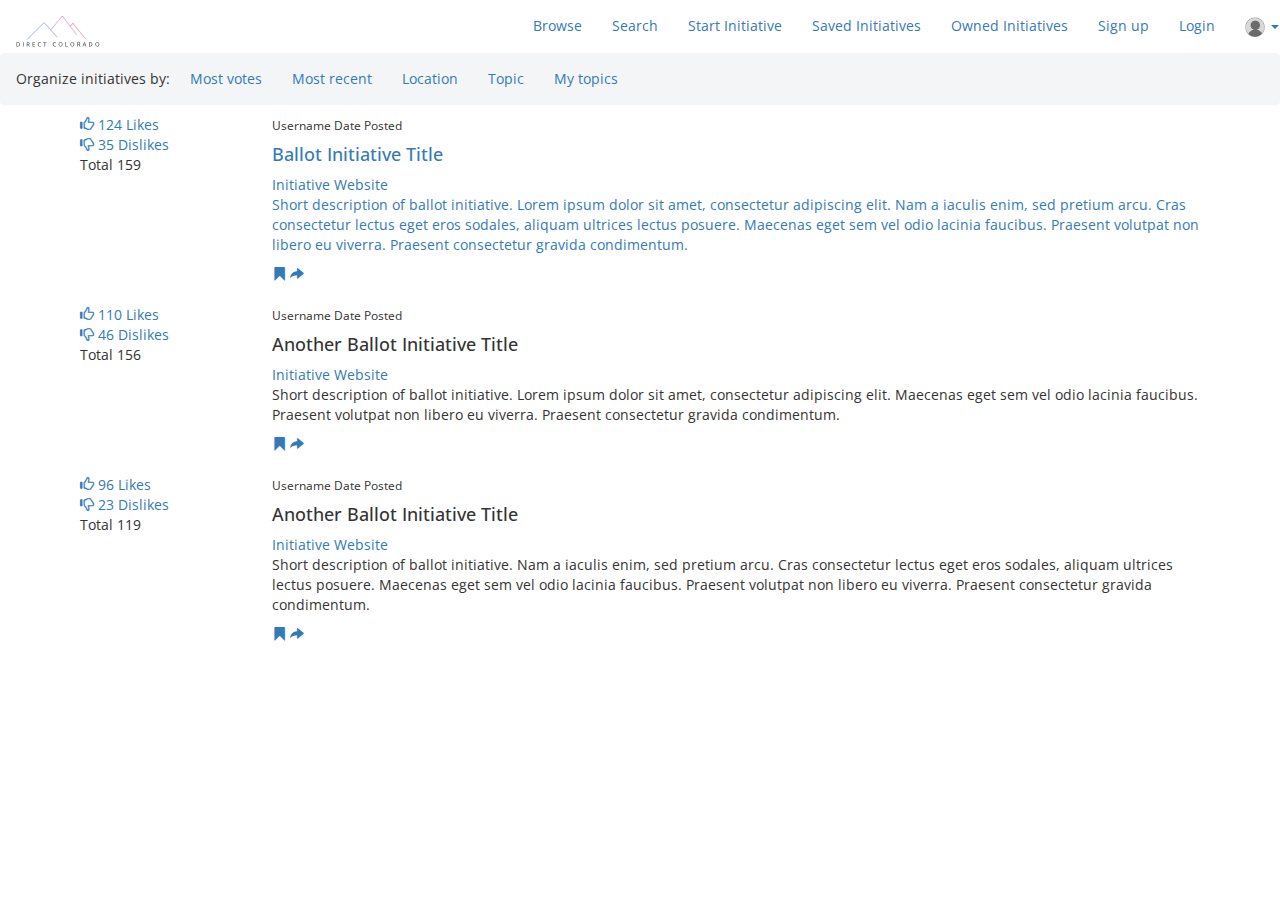
==== browse.html @ a72f6918 "Added login, signup frontend" ====
<!DOCTYPE html>
<html>
<head>
	<link href="https://fonts.googleapis.com/css?family=Open+Sans:300,400,600,700,800" rel="stylesheet">
	<meta charset="UTF-8">
	<meta name="viewport" content="width=device-width, initial-scale=1.0">
	<title>Direct Colorado</title>
	<link rel="shortcut icon" href="favicon.ico?" type="image">
	<link rel="stylesheet" href="http://maxcdn.bootstrapcdn.com/bootstrap/3.3.6/css/bootstrap.min.css">
	<link href="style.css" rel="stylesheet" type="text/css">
	<script src="https://ajax.googleapis.com/ajax/libs/jquery/1.12.0/jquery.min.js"></script>
	<script src="http://maxcdn.bootstrapcdn.com/bootstrap/3.3.6/js/bootstrap.min.js"></script>
</head>
<body>
	<nav class="navbar">
		<div class="navbar-brand"><img src="img/logo-2.png" alt="logo" /></div>
		<ul class="nav navbar-nav navbar-right">
			<li><a class="active" href="#">Browse</a></li>
			<li><a href="#">Search</a></li>
			<li><a href="#">Start Initiative</a></li>
			<li><a href="#">Saved Initiatives</a></li><!--these are initiatives I've liked. Maybe also do one for created initatives-->
			<li><a href="#">Owned Initiatives</a></li><!--only show if user has created at least one-->

			<li><a href="#">Sign up</a></li>
			<li><a href="#">Login</a></li>

			<li class="dropdown">
				<a href="#" class="dropdown-toggle" data-toggle="dropdown" role="button" aria-haspopup="true" aria-expanded="false"><img class="profile-pic" src="img/profile.png" alt="profile-pic" /> <span class="caret"></span></a>
		        <ul class="dropdown-menu">
		            <li><a href="#">Profile</a></li>
		            <li><a href="#">Notifications</a></li>
		            <li><a href="#">Logout</a></li>
		        </ul>
			</li>
			
		</ul>
	</nav>
	<nav class="navbar secondary-navbar">
		<ul class="nav navbar-nav navbar-center">
			<li class="text">Organize initiatives by: </li>
			<li><a class="active" href="#">Most votes</a></li>
			<li><a href="#">Most recent</a></li>
			<li><a href="#">Location</a></li>
			<li><a href="#">Topic</a></li>
			<li><a href="#">My topics</a></li>
		</ul>
	</nav>
	<div class="container">
		<div class="home-initiative">
			<div class="row">
				<div class="col-sm-2">
					<a href="#"><span class="glyphicon glyphicon-thumbs-up" aria-hidden="true"></span><p class="num-likes"> 124 Likes</p></a>
					<a class="dislike" href="#"><span class="glyphicon glyphicon-thumbs-down"></span><p class="num-likes"> 35 Dislikes</p></a>
					<p>Total 159</p>
				</div>
				<div class="col-sm-10">
					<small>Username </small><small>Date Posted</small>
					<a href="initiative.html"><h4>Ballot Initiative Title</h4></a><a class="initiative-website" href="#">Initiative Website</a>
					<a href="initiative.html"><p>Short description of ballot initiative. Lorem ipsum dolor sit amet, consectetur adipiscing elit. Nam a iaculis enim, sed pretium arcu. Cras consectetur lectus eget eros sodales, aliquam ultrices lectus posuere. Maecenas eget sem vel odio lacinia faucibus. Praesent volutpat non libero eu viverra. Praesent consectetur gravida condimentum.</p></a>
					<a href="#"><span class="glyphicon glyphicon-bookmark" aria-hidden="true"></span></a>
					<a href="#"><span class="glyphicon glyphicon-share-alt" aria-hidden="true"></span></a>
				</div>
			</div>
		</div>
		<div class="home-initiative">
			<div class="row">
				<div class="col-sm-2">
					<a href="#"><span class="glyphicon glyphicon-thumbs-up" aria-hidden="true"></span><p class="num-likes"> 110 Likes</p></a>
					<a class="dislike" href="#"><span class="glyphicon glyphicon-thumbs-down"></span><p class="num-likes"> 46 Dislikes</p></a>
					<p>Total 156</p>
				</div>
				<div class="col-sm-10">
					<small>Username </small><small>Date Posted</small>
					<h4>Another Ballot Initiative Title</h4><a class="initiative-website" href="#">Initiative Website</a>
					<p>Short description of ballot initiative. Lorem ipsum dolor sit amet, consectetur adipiscing elit. Maecenas eget sem vel odio lacinia faucibus. Praesent volutpat non libero eu viverra. Praesent consectetur gravida condimentum.</p>
					<a href="#"><span class="glyphicon glyphicon-bookmark" aria-hidden="true"></span></a>
					<a href="#"><span class="glyphicon glyphicon-share-alt" aria-hidden="true"></span></a>
				</div>
			</div>
		</div>
		<div class="home-initiative">
			<div class="row">
				<div class="col-sm-2">
					<a href="#"><span class="glyphicon glyphicon-thumbs-up" aria-hidden="true"></span><p class="num-likes"> 96 Likes</p></a>
					<a class="dislike" href="#"><span class="glyphicon glyphicon-thumbs-down"></span><p class="num-likes"> 23 Dislikes</p></a>
					<p>Total 119</p>
				</div>
				<div class="col-sm-10">
					<small>Username </small><small>Date Posted</small>
					<h4>Another Ballot Initiative Title</h4><a class="initiative-website" href="#">Initiative Website</a>
					<p>Short description of ballot initiative. Nam a iaculis enim, sed pretium arcu. Cras consectetur lectus eget eros sodales, aliquam ultrices lectus posuere. Maecenas eget sem vel odio lacinia faucibus. Praesent volutpat non libero eu viverra. Praesent consectetur gravida condimentum.</p>
					<a href="#"><span class="glyphicon glyphicon-bookmark" aria-hidden="true"></span></a>
					<a href="#"><span class="glyphicon glyphicon-share-alt" aria-hidden="true"></span></a>
				</div>
			</div>
		</div>
	</div>
</body>
</html>
---- style.css ----
/* Direct Colorado
Kacy McKibben & Jake Turelli
September 2016 */

body {
	font-family: Open Sans, sans-serif;
}
nav.navbar {
	margin-bottom: 0px;
}
.text {
	padding: 15px 5px 15px 15px;
}
.secondary-navbar {
	background-color: #F4F5F7;
}

.profile-pic {
	width: 20px;
}

/*=== Browse ===*/

.home-initiative {
	padding: 10px;
}

/*=== Initiative ===*/

.initiative {
	padding: 25px 0px 15px 0px;
}
.comment-1 {
	background-color: #F4F5F7;
	margin: 10px 0px 0px 50px;
	padding: 10px 10px 20px 20px;
}
.comment-2 {
	margin: 10px 0px 0px 100px;
	padding: 10px;
}
.comment-3 {
	margin: 10px 0px 0px 150px;
}

.dislike {
	display: block;
}
.num-likes, .initiative-website {
	display: inline;
}
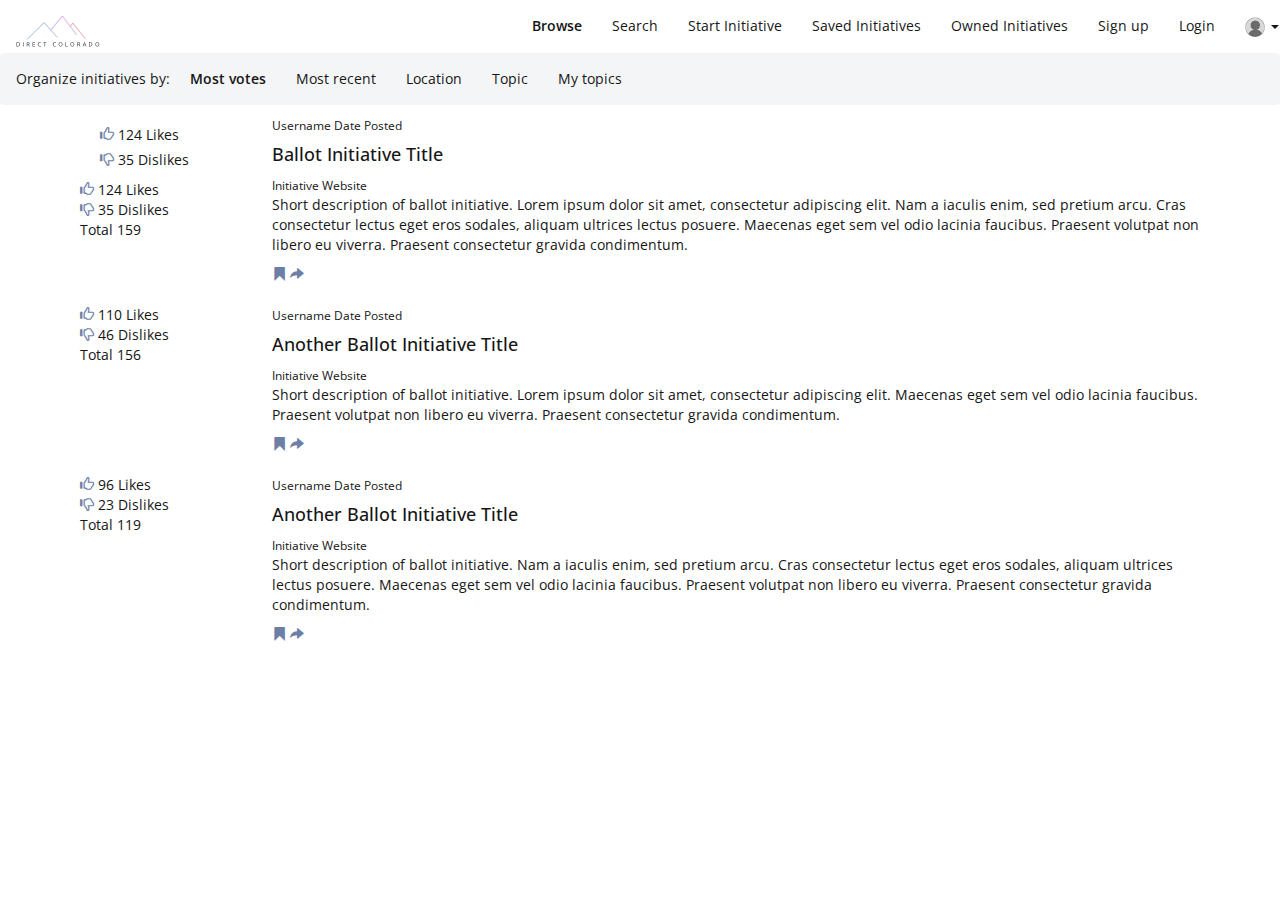
==== commit 80e1b0cd: "Updating styles of browse page, like/dislike" ====
--- a/browse.html
+++ b/browse.html
@@ -49,13 +49,19 @@
 		<div class="home-initiative">
 			<div class="row">
 				<div class="col-sm-2">
+					<div class="radio">
+						<label><span class="glyphicon glyphicon-thumbs-up"></span><input type="radio" name="optradio"> 124 Likes</label>
+					</div>
+					<div class="radio">
+						<label><span class="glyphicon glyphicon-thumbs-down"></span><input type="radio" name="optradio"> 35 Dislikes</label>
+					</div>
 					<a href="#"><span class="glyphicon glyphicon-thumbs-up" aria-hidden="true"></span><p class="num-likes"> 124 Likes</p></a>
 					<a class="dislike" href="#"><span class="glyphicon glyphicon-thumbs-down"></span><p class="num-likes"> 35 Dislikes</p></a>
 					<p>Total 159</p>
 				</div>
 				<div class="col-sm-10">
 					<small>Username </small><small>Date Posted</small>
-					<a href="initiative.html"><h4>Ballot Initiative Title</h4></a><a class="initiative-website" href="#">Initiative Website</a>
+					<a href="initiative.html"><h4>Ballot Initiative Title</h4></a><a class="initiative-website" href="#"><small>Initiative Website</small></a>
 					<a href="initiative.html"><p>Short description of ballot initiative. Lorem ipsum dolor sit amet, consectetur adipiscing elit. Nam a iaculis enim, sed pretium arcu. Cras consectetur lectus eget eros sodales, aliquam ultrices lectus posuere. Maecenas eget sem vel odio lacinia faucibus. Praesent volutpat non libero eu viverra. Praesent consectetur gravida condimentum.</p></a>
 					<a href="#"><span class="glyphicon glyphicon-bookmark" aria-hidden="true"></span></a>
 					<a href="#"><span class="glyphicon glyphicon-share-alt" aria-hidden="true"></span></a>
@@ -71,7 +77,7 @@
 				</div>
 				<div class="col-sm-10">
 					<small>Username </small><small>Date Posted</small>
-					<h4>Another Ballot Initiative Title</h4><a class="initiative-website" href="#">Initiative Website</a>
+					<h4>Another Ballot Initiative Title</h4><a class="initiative-website" href="#"><small>Initiative Website</small></a>
 					<p>Short description of ballot initiative. Lorem ipsum dolor sit amet, consectetur adipiscing elit. Maecenas eget sem vel odio lacinia faucibus. Praesent volutpat non libero eu viverra. Praesent consectetur gravida condimentum.</p>
 					<a href="#"><span class="glyphicon glyphicon-bookmark" aria-hidden="true"></span></a>
 					<a href="#"><span class="glyphicon glyphicon-share-alt" aria-hidden="true"></span></a>
@@ -87,7 +93,7 @@
 				</div>
 				<div class="col-sm-10">
 					<small>Username </small><small>Date Posted</small>
-					<h4>Another Ballot Initiative Title</h4><a class="initiative-website" href="#">Initiative Website</a>
+					<h4>Another Ballot Initiative Title</h4><a class="initiative-website" href="#"><small>Initiative Website</small></a>
 					<p>Short description of ballot initiative. Nam a iaculis enim, sed pretium arcu. Cras consectetur lectus eget eros sodales, aliquam ultrices lectus posuere. Maecenas eget sem vel odio lacinia faucibus. Praesent volutpat non libero eu viverra. Praesent consectetur gravida condimentum.</p>
 					<a href="#"><span class="glyphicon glyphicon-bookmark" aria-hidden="true"></span></a>
 					<a href="#"><span class="glyphicon glyphicon-share-alt" aria-hidden="true"></span></a>
--- a/style.css
+++ b/style.css
@@ -3,14 +3,47 @@
 September 2016 */
 
 body {
+	color: #161616;
 	font-family: Open Sans, sans-serif;
 }
 nav.navbar {
 	margin-bottom: 0px;
 }
+a {
+	color: #161616;
+}
 .text {
 	padding: 15px 5px 15px 15px;
 }
+.glyphicon {
+	color: #6E7FA6;
+}
+.btn {
+	background-color: #1E3362;
+	color: #fff;
+}
+.btn:hover {
+	background-color: #344771;
+	color: #fff;
+}
+.btn-ltblue {
+	background-color: #6E7FA6;
+	color: #fff;
+}
+.btn-ltblue:hover {
+	background-color: #8B98B7;
+	color: #fff;
+}
+
+/*=== navbar ===*/
+
+.navbar-nav > li > a {
+	color: #161616;
+}
+.active {
+	font-weight: 600;
+}
+
 .secondary-navbar {
 	background-color: #F4F5F7;
 }
@@ -19,13 +52,22 @@
 	width: 20px;
 }
 
-/*=== Browse ===*/
+/*--- like/dislike ---*/
+.radio input {
+	visibility: hidden;
+	position: absolute;
+}
+.radio input:checked {
+	color: #000;
+}
+
+/*=== Browse Page ===*/
 
 .home-initiative {
 	padding: 10px;
 }
 
-/*=== Initiative ===*/
+/*=== Initiative Page ===*/
 
 .initiative {
 	padding: 25px 0px 15px 0px;
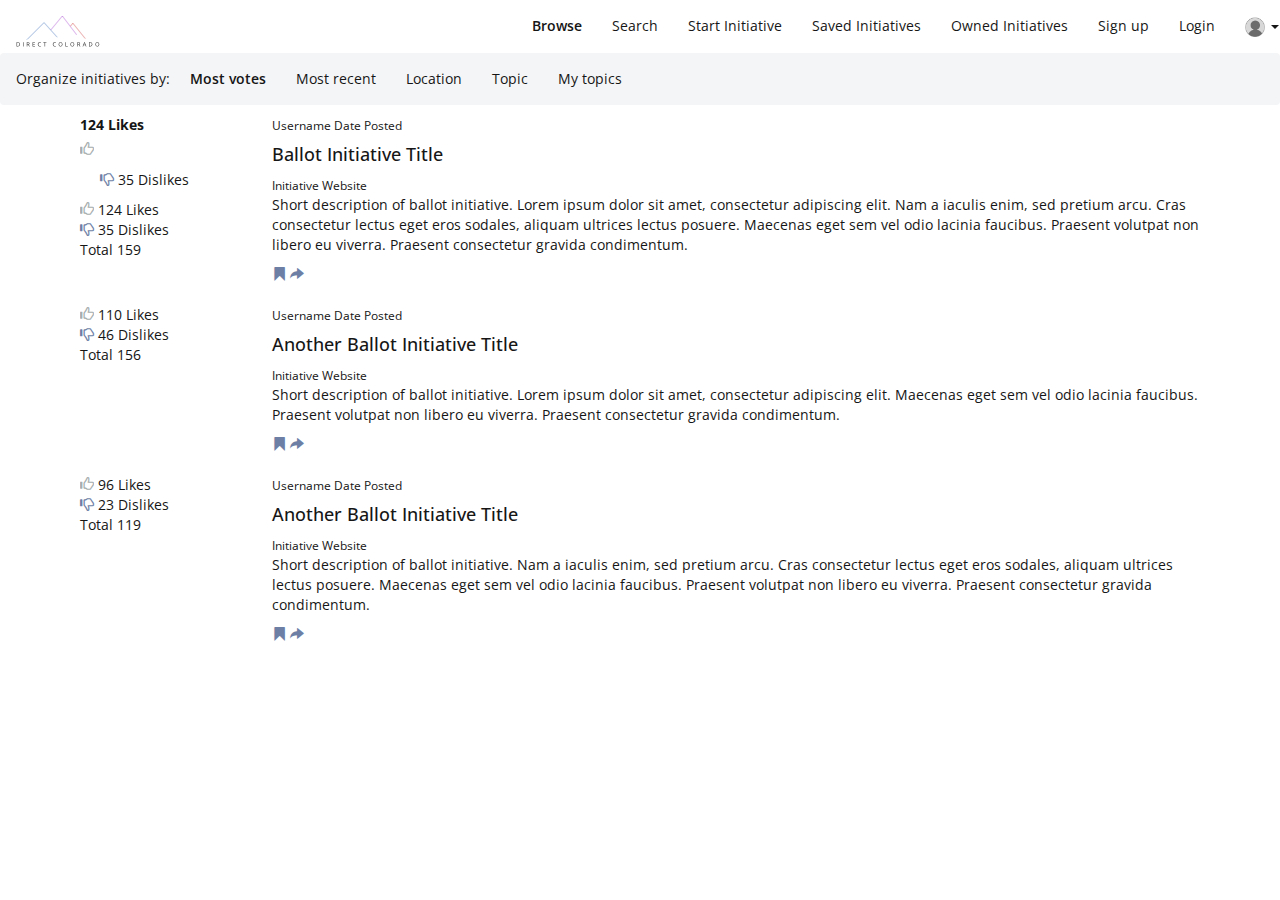
==== commit 8c8a9e1e: "like dislike fun" ====
--- a/browse.html
+++ b/browse.html
@@ -49,9 +49,13 @@
 		<div class="home-initiative">
 			<div class="row">
 				<div class="col-sm-2">
-					<div class="radio">
-						<label><span class="glyphicon glyphicon-thumbs-up"></span><input type="radio" name="optradio"> 124 Likes</label>
+					<div>
+						<input type="checkbox" id="checkbox-1" class="thumbs-up sr-only">
+						<label for="checkbox-1" class="thumbs-up-label"> 124 Likes</label>
+						
 					</div>
+					<a id="liked" href="#" ><span class="glyphicon glyphicon-thumbs-up"></span> </a>
+				
 					<div class="radio">
 						<label><span class="glyphicon glyphicon-thumbs-down"></span><input type="radio" name="optradio"> 35 Dislikes</label>
 					</div>
@@ -101,5 +105,39 @@
 			</div>
 		</div>
 	</div>
+	<script type="text/javascript">
+	$(".glyphicon").click(function () {
+    var socialButton = $(this).attr('id');
+    //traverse the dom up until I get to this post's text. Get the text from the post
+    var thisPost = $(this).parent().parent().text();
+    //get the user name of the post
+    var user = $(this).parent().parent().parent().text();
+    var obj = $(this);
+    if ($(this).hasClass('thumbs-up-checked')) {
+    	
+    }
+obj.toggleClass("tst");
+            alert("success")
+
+
+    // $.ajax({
+    //     type: "POST",
+    //     dataType: "json",
+    //     url: "socialbuttons.php",
+    //     data: {
+    //         button: socialButton,
+    //         post: thisPost,
+    //         postAuthor: user
+    //     },
+    //     success: function (data) {
+    //         obj.toggleClass("tst");
+    //         alert("success") //this works
+    //             //$("#liked").toggleClass("tst"); //works, but only on first post
+
+    //     }
+    // })
+
+})
+	</script>
 </body>
 </html>--- a/style.css
+++ b/style.css
@@ -61,6 +61,52 @@
 	color: #000;
 }
 
+/*input[type='checkbox'].thumbs-up + label:before,
+input[type='checkbox'].thumbs-up + label:after {
+	color:#000;
+	font-family: 'Glyphicons Halflings';
+	font-family: bold;
+}
+input[type='checkbox'].thumbs-up + label:before {
+	content: "\e125";
+}
+input[type='checkbox']:checked.thumbs-up + label:before {
+	content: "\e126";
+}*/
+
+/*input[type='checkbox'].thumbs-up + label:before{
+	position: relative;
+    top: 1px;
+    display: inline-block;
+    font-family: 'Glyphicons Halflings';
+    font-style: normal;
+    font-weight: 300;
+    line-height: 1;
+    -webkit-font-smoothing: antialiased;
+    -moz-osx-font-smoothing: grayscale;
+}
+input[type='checkbox'].thumbs-up + label:before{
+	color: #999;
+    content: "\e125";
+}
+input[type='checkbox']:checked.thumbs-up + label:before{
+	color: #000;
+    content: "\e125";
+    font-weight: 800;
+}*/
+
+.glyphicon-thumbs-up:before{
+    content:"\e125"; 
+    color: #7f8c8d; 
+    opacity: 0.7;
+}
+
+.glyphicon-thumbs-up.tst:before{
+    content:"\e125"; 
+    color: green; 
+
+}
+
 /*=== Browse Page ===*/
 
 .home-initiative {
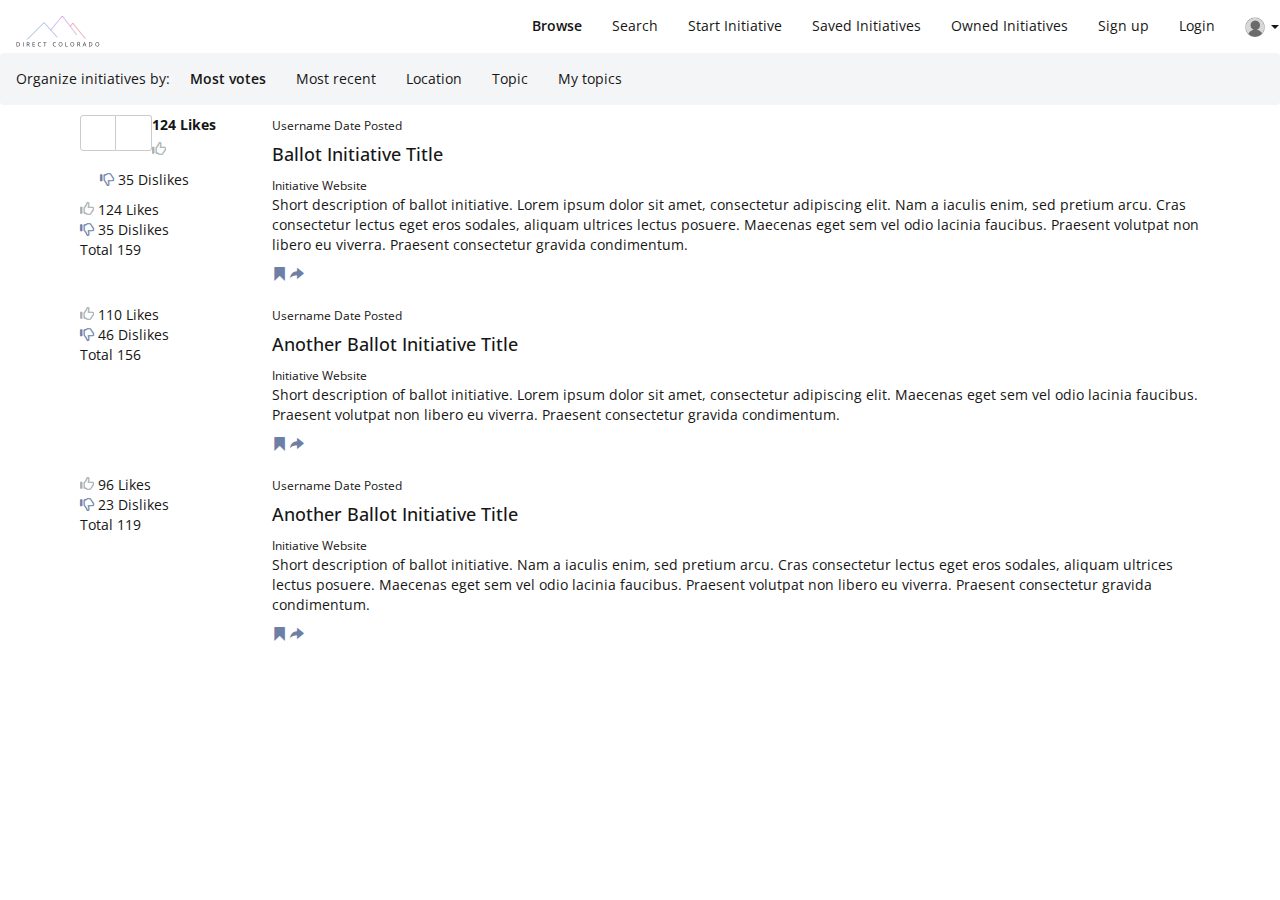
==== commit f03b38af: "up vote down vote changes" ====
--- a/browse.html
+++ b/browse.html
@@ -49,6 +49,22 @@
 		<div class="home-initiative">
 			<div class="row">
 				<div class="col-sm-2">
+					<div>
+						<ul class="vote">
+							<li class="vote_item">
+								<input class="vote_control" type="radio" name="vote1" id="upvote1">
+								<label class="vote_label vote_label--upvote" for="upvote1">
+									<span class="vote_content">Upvote</span>
+								</label>
+							</li>
+							<li class="vote_item">
+								<input class="vote_control" type="radio" name="vote1" id="downvote1">
+								<label class="vote_label vote_label--downvote" for="downvote1">
+									<span class="vote_content">Downvote</span>
+								</label>
+							</li>
+						</ul>
+					</div>
 					<div>
 						<input type="checkbox" id="checkbox-1" class="thumbs-up sr-only">
 						<label for="checkbox-1" class="thumbs-up-label"> 124 Likes</label>
--- a/style.css
+++ b/style.css
@@ -61,6 +61,83 @@
 	color: #000;
 }
 
+.vote {
+	float: left;
+	width: 72px;
+	height: 36px;
+	margin: 0;
+	padding: 0;
+	list-style: none;
+}
+.vote_item {
+	float: left;
+	position: relative;
+	margin: 0;
+	padding: 0;
+	width: 36px;
+	height: 36px;
+}
+.vote_control {
+	z-index: 1;
+	position: absolute;
+	top: 0;
+	left: 0;
+	width: 36px;
+	height: 36px;
+	padding: 0;
+	margin: 0;
+	line-height: 1;
+	opacity: 0;
+}
+.vote_content {
+	position: absolute;
+	overflow: hidden;
+	clip: rect(0,0,0,0);
+	width: 1px;
+	height: 1px;
+	margin: -1px;
+	padding: 0;
+	border: 0;
+}
+.vote_label {
+	position: relative;
+	margin: 0;
+	width: 36px;
+	height: 36px;
+	display: block;
+	color: transparent;
+	cursor: pointer;
+	border: 1px solid #ccc;
+	background-image: url(vote.svg);
+	background-repeat: no-repeat;
+	background-size: 72px 72px;
+}
+.vote_label--upvote {
+	border-radius: 3px 0 0 3px;
+	background-position: 0 0;
+}
+.vote_label--downvote {
+	border-radius: 0 3px 3px 0;
+	border-left: 0;
+	background-position: 0 -36px;
+}
+.vote_control:focus + .vote_label,
+.vote_control:hover + .vote_label,
+.vote_control:disabled + .vote_label,
+.vote_control:checked:focus + .vote_label,
+.vote_control:checked:hover + .vote_label,
+.vote_control:checked:disabled + .vote_label {
+	background-color: #eee;
+}
+.vote_control:checked + .vote_label--upvote {
+	background-position: -36px 0;
+}
+.vote_control:checked + .vote_label--downvote {
+	background-position: -36px -36px;
+}
+.vote_control:disabled {
+	
+}
 /*input[type='checkbox'].thumbs-up + label:before,
 input[type='checkbox'].thumbs-up + label:after {
 	color:#000;
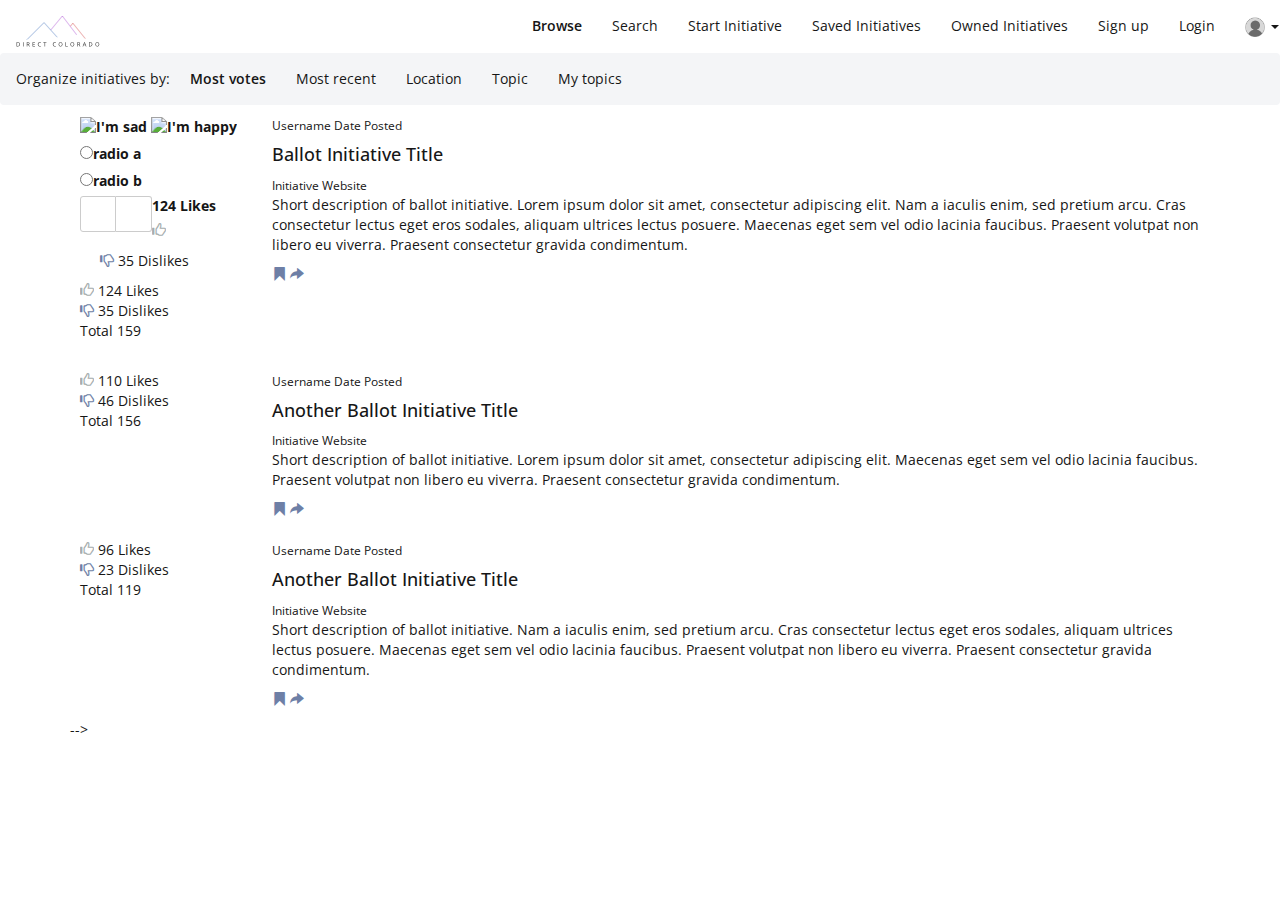
==== commit 3439685a: "like dislike up vote down vote" ====
--- a/browse.html
+++ b/browse.html
@@ -50,6 +50,31 @@
 			<div class="row">
 				<div class="col-sm-2">
 					<div>
+						<input 
+  type="radio" name="emotion" 
+  id="sad" class="input-hidden" onclick="validate()" />
+<label for="sad">
+  <img 
+    src="//placekitten.com/150/150" 
+    alt="I'm sad" />
+</label>
+
+<input 
+  type="radio" name="emotion"
+  id="happy" class="input-hidden" />
+<label for="happy">
+  <img 
+    src="//placekitten.com/151/151" 
+    alt="I'm happy" />
+</label>
+						<fieldset>
+							
+							<label for="radioa"><input type="radio" name="radio_group" id="radioa">radio a</label>
+							<br>
+							
+							<label for="radiob"><input type="radio" name="radio_group" id="radiob">radio b</label>
+						</fieldset>
+						
 						<ul class="vote">
 							<li class="vote_item">
 								<input class="vote_control" type="radio" name="vote1" id="upvote1">
@@ -65,7 +90,7 @@
 							</li>
 						</ul>
 					</div>
-					<div>
+					 <div>
 						<input type="checkbox" id="checkbox-1" class="thumbs-up sr-only">
 						<label for="checkbox-1" class="thumbs-up-label"> 124 Likes</label>
 						
@@ -119,24 +144,79 @@
 					<a href="#"><span class="glyphicon glyphicon-share-alt" aria-hidden="true"></span></a>
 				</div>
 			</div>
-		</div>
+		</div> -->
 	</div>
 	<script type="text/javascript">
-	$(".glyphicon").click(function () {
-    var socialButton = $(this).attr('id');
-    //traverse the dom up until I get to this post's text. Get the text from the post
-    var thisPost = $(this).parent().parent().text();
-    //get the user name of the post
-    var user = $(this).parent().parent().parent().text();
-    var obj = $(this);
-    if ($(this).hasClass('thumbs-up-checked')) {
+// 	$(".glyphicon").click(function () {
+//     var socialButton = $(this).attr('id');
+//     //traverse the dom up until I get to this post's text. Get the text from the post
+//     var thisPost = $(this).parent().parent().text();
+//     //get the user name of the post
+//     var user = $(this).parent().parent().parent().text();
+//     var obj = $(this);
+//     if ($(this).hasClass('thumbs-up-checked')) {
     	
-    }
-obj.toggleClass("tst");
-            alert("success")
-
-
-    // $.ajax({
+//     }
+// obj.toggleClass("tst");
+//             alert("success")
+    // if $('#upvote1').prop('checked', true) {
+    // 	$('#upvote1').prop('checked', false);
+    // }
+    // else {
+
+    // }
+$(document).ready(function(){ 
+// function validate() {
+// 	if(document.getElementById('sad').checked) {
+// 		alert("checked");
+// 	}
+// })
+    $(function(){
+                        var allRadios = $('input[type=radio]')
+                        var radioChecked;
+                        
+                        var setCurrent = 
+                                        function(e) {
+                                            var obj = e.target;
+                             
+                                            radioChecked = $(obj).attr('checked');
+                                     }
+                                                
+                        var setCheck = 
+                                    function(e) {
+                                        
+                                        if (e.type == 'keypress' && e.charCode != 32) {
+                                            return false;
+                                        }
+                                        
+                                        var obj = e.target;
+                                        
+                             if (radioChecked) {
+                             $(obj).attr('checked', false);
+                             } else {
+                             $(obj).attr('checked', true);
+                             }
+                                 }    
+                                                 
+                        $.each(allRadios, function(i, val){        
+                             var label = $('label[for=' + $(this).attr("id") + ']');
+                             
+                         $(this).bind('mousedown keydown', function(e){
+                                setCurrent(e);
+                            });
+                            
+                            label.bind('mousedown keydown', function(e){
+                                e.target = $('#' + $(this).attr("for"));
+                                setCurrent(e);
+                            });
+                         
+                         $(this).bind('click', function(e){
+                                setCheck(e);    
+                            });
+                         
+                        });
+            });
+    //$.ajax({
     //     type: "POST",
     //     dataType: "json",
     //     url: "socialbuttons.php",
--- a/style.css
+++ b/style.css
@@ -59,6 +59,16 @@
 }
 .radio input:checked {
 	color: #000;
+}
+
+.input-hidden {
+  position: absolute;
+  left: -9999px;
+}
+
+input[type=radio]:checked + label>img {
+  border: 1px solid #fff;
+  box-shadow: 0 0 3px 3px #090;
 }
 
 .vote {
@@ -138,6 +148,8 @@
 .vote_control:disabled {
 	
 }
+
+
 /*input[type='checkbox'].thumbs-up + label:before,
 input[type='checkbox'].thumbs-up + label:after {
 	color:#000;
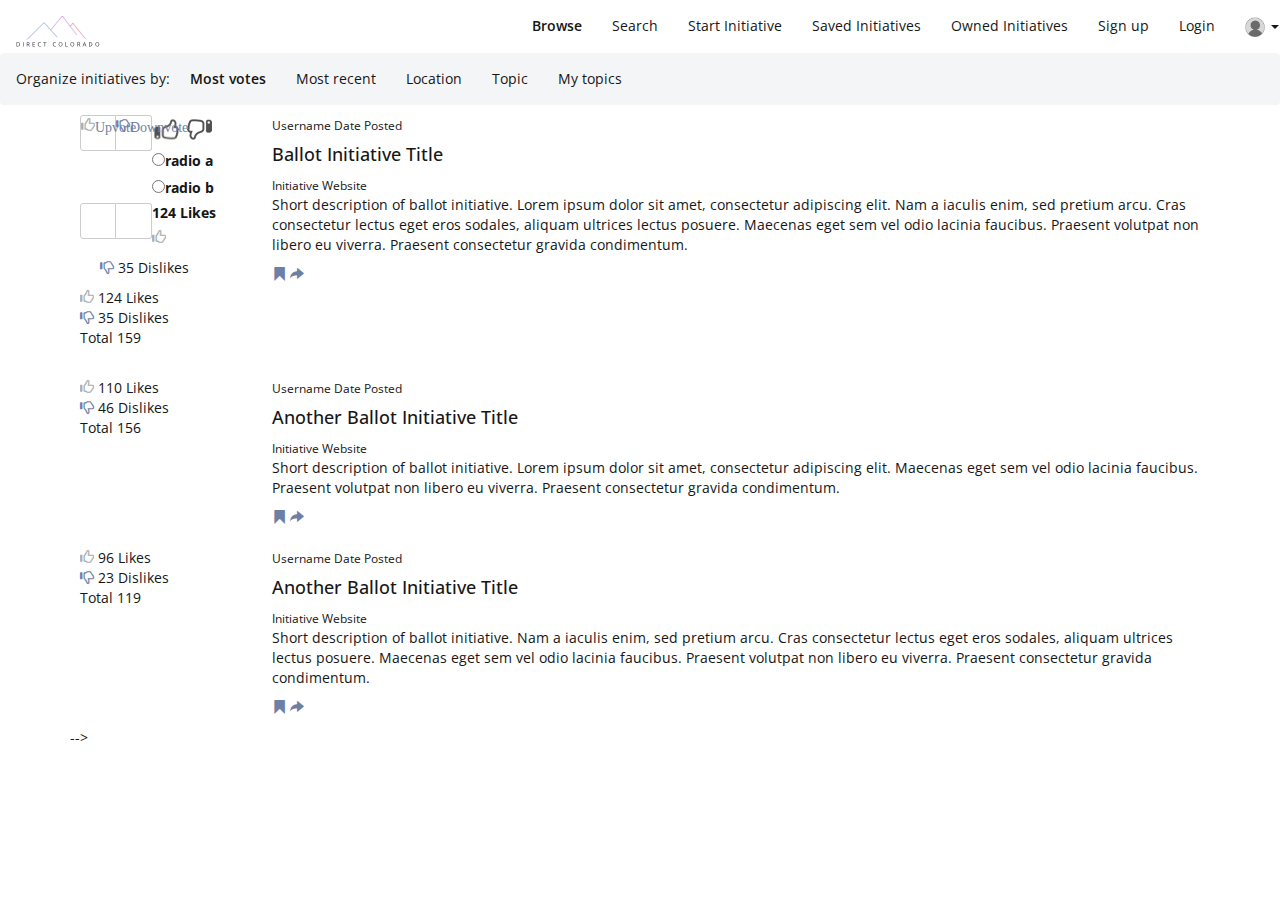
==== commit db565762: "like dislike crap" ====
--- a/browse.html
+++ b/browse.html
@@ -50,23 +50,41 @@
 			<div class="row">
 				<div class="col-sm-2">
 					<div>
+						<!-- LikeBtn.com BEGIN -->
+<span class="likebtn-wrapper" data-theme="transparent" data-white_label="true" data-identifier="item_1" data-show_like_label="false" data-counter_clickable="true"></span>
+<script>(function(d,e,s){if(d.getElementById("likebtn_wjs"))return;a=d.createElement(e);m=d.getElementsByTagName(e)[0];a.async=1;a.id="likebtn_wjs";a.src=s;m.parentNode.insertBefore(a, m)})(document,"script","//w.likebtn.com/js/w/widget.js");</script>
+<!-- LikeBtn.com END -->
 						<input 
-  type="radio" name="emotion" 
-  id="sad" class="input-hidden" onclick="validate()" />
-<label for="sad">
-  <img 
-    src="//placekitten.com/150/150" 
-    alt="I'm sad" />
-</label>
-
-<input 
-  type="radio" name="emotion"
-  id="happy" class="input-hidden" />
-<label for="happy">
-  <img 
-    src="//placekitten.com/151/151" 
-    alt="I'm happy" />
-</label>
+						  type="radio" name="emotion" 
+						  id="sad" class="input-hidden" onclick="validate()" />
+						<label for="sad">
+						  <img 
+						    src="img/Like.png" 
+						    alt="I'm sad" />
+						</label>
+
+						<input 
+						  type="radio" name="emotion"
+						  id="happy" class="input-hidden" />
+						<label for="happy">
+						  <img 
+						    src="img/Dislike.png" 
+						    alt="I'm happy" />
+						</label>
+						<ul class="vote">
+							<li class="vote_item">
+								<input class="input-hidden" type="radio" name="vote1" id="upvote1" onclick="validate()">
+								<label class="vote_label vote_label--upvote" for="upvote1">
+									<span class="glyphicon glyphicon-thumbs-up">Upvote</span>
+								</label>
+							</li>
+							<li class="vote_item">
+								<input class="input-hidden" type="radio" name="vote1" id="downvote1" onclick="validate()">
+								<label class="vote_label vote_label--downvote" for="downvote1">
+									<span class="glyphicon glyphicon-thumbs-down">Downvote</span>
+								</label>
+							</li>
+						</ul>
 						<fieldset>
 							
 							<label for="radioa"><input type="radio" name="radio_group" id="radioa">radio a</label>
@@ -145,6 +163,10 @@
 				</div>
 			</div>
 		</div> -->
+		<!-- LikeBtn.com BEGIN -->
+<span class="likebtn-wrapper" data-theme="transparent" data-white_label="true" data-identifier="item_1" data-show_like_label="false" data-counter_clickable="true"></span>
+<script>(function(d,e,s){if(d.getElementById("likebtn_wjs"))return;a=d.createElement(e);m=d.getElementsByTagName(e)[0];a.async=1;a.id="likebtn_wjs";a.src=s;m.parentNode.insertBefore(a, m)})(document,"script","//w.likebtn.com/js/w/widget.js");</script>
+<!-- LikeBtn.com END -->
 	</div>
 	<script type="text/javascript">
 // 	$(".glyphicon").click(function () {
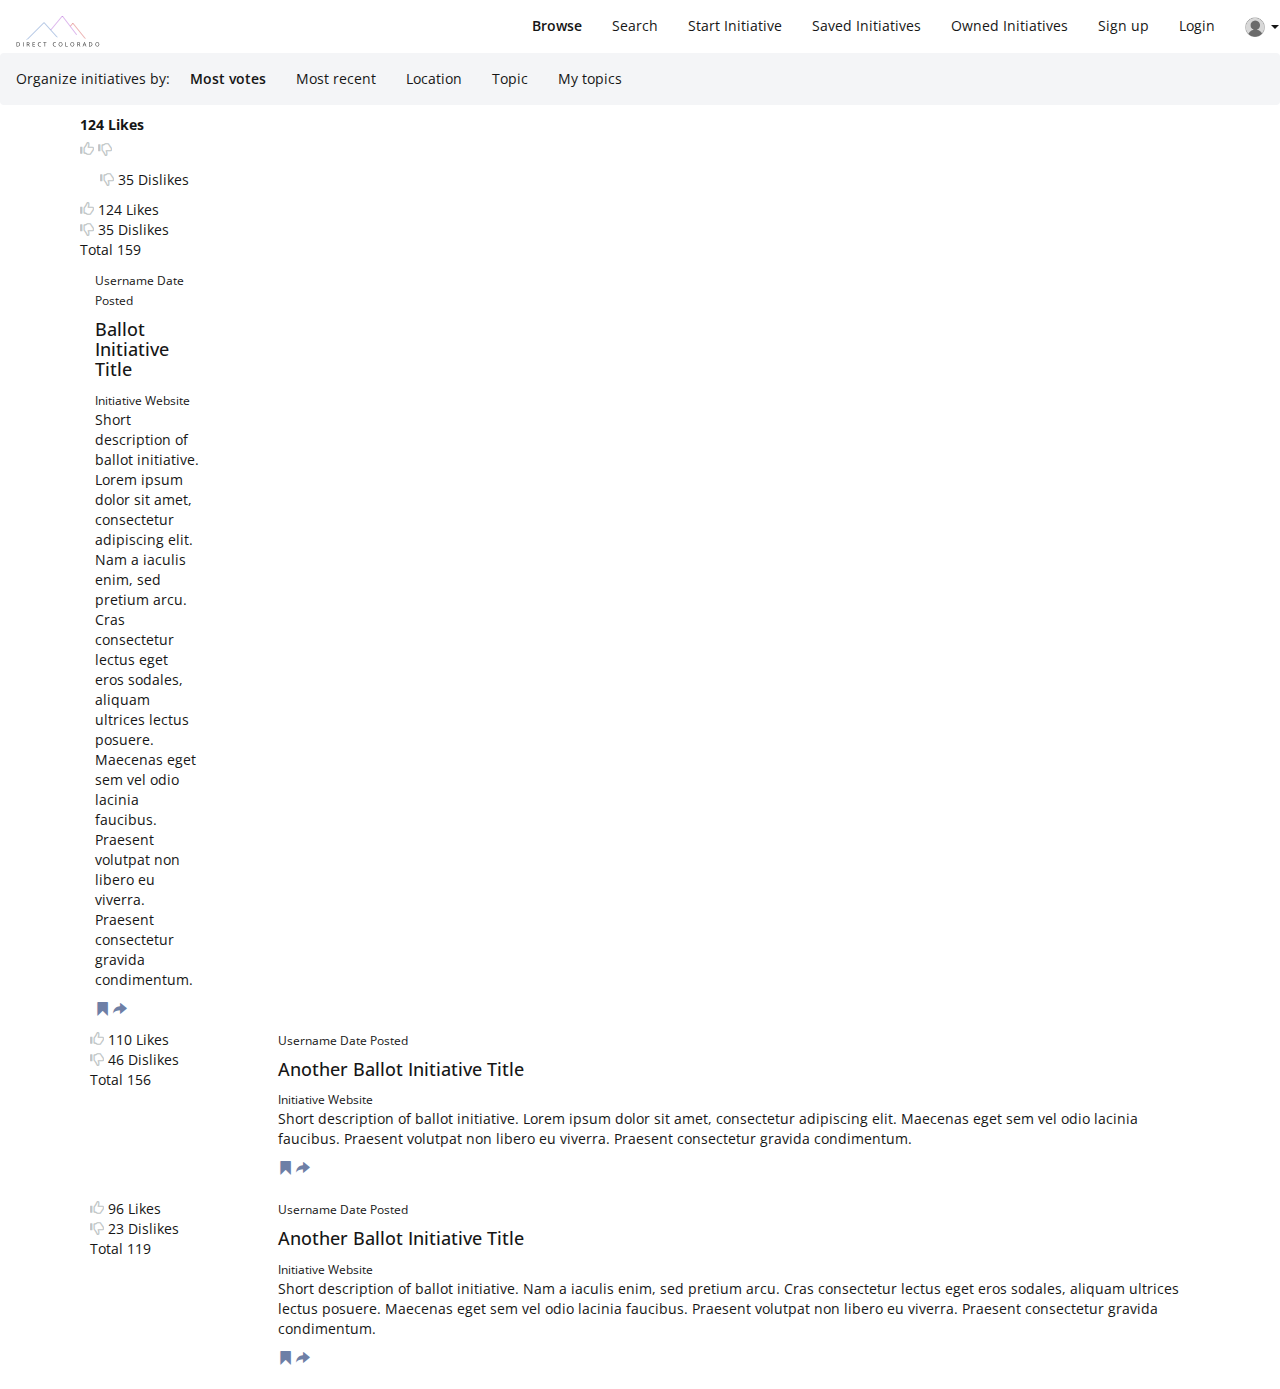
==== commit 9f2bb13b: "like dislike works!" ====
--- a/browse.html
+++ b/browse.html
@@ -50,11 +50,11 @@
 			<div class="row">
 				<div class="col-sm-2">
 					<div>
-						<!-- LikeBtn.com BEGIN -->
+						<!-- LikeBtn.com BEGIN 
 <span class="likebtn-wrapper" data-theme="transparent" data-white_label="true" data-identifier="item_1" data-show_like_label="false" data-counter_clickable="true"></span>
 <script>(function(d,e,s){if(d.getElementById("likebtn_wjs"))return;a=d.createElement(e);m=d.getElementsByTagName(e)[0];a.async=1;a.id="likebtn_wjs";a.src=s;m.parentNode.insertBefore(a, m)})(document,"script","//w.likebtn.com/js/w/widget.js");</script>
 <!-- LikeBtn.com END -->
-						<input 
+						<!-- <input 
 						  type="radio" name="emotion" 
 						  id="sad" class="input-hidden" onclick="validate()" />
 						<label for="sad">
@@ -107,14 +107,16 @@
 								</label>
 							</li>
 						</ul>
-					</div>
+					</div> -->
 					 <div>
 						<input type="checkbox" id="checkbox-1" class="thumbs-up sr-only">
 						<label for="checkbox-1" class="thumbs-up-label"> 124 Likes</label>
 						
 					</div>
-					<a id="liked" href="#" ><span class="glyphicon glyphicon-thumbs-up"></span> </a>
-				
+
+					<a href="#"><span id="liked" class="glyphicon glyphicon-thumbs-up"></span> </a>
+					<a href="#"><span id="disliked" class="glyphicon glyphicon-thumbs-down"></span></a>
+
 					<div class="radio">
 						<label><span class="glyphicon glyphicon-thumbs-down"></span><input type="radio" name="optradio"> 35 Dislikes</label>
 					</div>
@@ -162,82 +164,98 @@
 					<a href="#"><span class="glyphicon glyphicon-share-alt" aria-hidden="true"></span></a>
 				</div>
 			</div>
-		</div> -->
-		<!-- LikeBtn.com BEGIN -->
-<span class="likebtn-wrapper" data-theme="transparent" data-white_label="true" data-identifier="item_1" data-show_like_label="false" data-counter_clickable="true"></span>
-<script>(function(d,e,s){if(d.getElementById("likebtn_wjs"))return;a=d.createElement(e);m=d.getElementsByTagName(e)[0];a.async=1;a.id="likebtn_wjs";a.src=s;m.parentNode.insertBefore(a, m)})(document,"script","//w.likebtn.com/js/w/widget.js");</script>
-<!-- LikeBtn.com END -->
+		</div>
 	</div>
 	<script type="text/javascript">
-// 	$(".glyphicon").click(function () {
-//     var socialButton = $(this).attr('id');
-//     //traverse the dom up until I get to this post's text. Get the text from the post
-//     var thisPost = $(this).parent().parent().text();
-//     //get the user name of the post
-//     var user = $(this).parent().parent().parent().text();
-//     var obj = $(this);
-//     if ($(this).hasClass('thumbs-up-checked')) {
-    	
-//     }
-// obj.toggleClass("tst");
-//             alert("success")
+	$(".glyphicon").click(function () {
+    var socialButton = $(this).attr('id');
+    //traverse the dom up until I get to this post's text. Get the text from the post
+    var thisPost = $(this).parent().parent().text();
+    //get the user name of the post
+    var user = $(this).parent().parent().parent().text();
+    var obj = $(this);
+
+    if ($(this).hasClass('glyphicon-thumbs-up')) {
+    	obj.toggleClass("tst");
+    
+        if (document.getElementById("disliked").classList.contains('tst')) {
+        	var disliked = document.getElementById("disliked");
+        	$(disliked).removeClass("tst");
+        }
+    }
+    
+    else{
+		obj.toggleClass("tst");
+	
+		if (document.getElementById("liked").classList.contains('tst')) {
+			var liked = document.getElementById("liked");
+			$(liked).removeClass("tst");
+		}
+    } 
+  //   ($((this).hasClass('thumbs-down-checked')) {
+		// obj.toggleClass("tst");
+		//     alert("woot")
+  //   }
+    
+
+
     // if $('#upvote1').prop('checked', true) {
     // 	$('#upvote1').prop('checked', false);
     // }
     // else {
 
     // }
-$(document).ready(function(){ 
-// function validate() {
-// 	if(document.getElementById('sad').checked) {
-// 		alert("checked");
-// 	}
-// })
-    $(function(){
-                        var allRadios = $('input[type=radio]')
-                        var radioChecked;
+// $(document).ready(function(){ 
+// // function validate() {
+// // 	if(document.getElementById('sad').checked) {
+// // 		alert("checked");
+// // 	}
+// // })
+//     $(function(){
+//                         var allRadios = $('input[type=radio]')
+//                         var radioChecked;
                         
-                        var setCurrent = 
-                                        function(e) {
-                                            var obj = e.target;
+//                         var setCurrent = 
+//                                         function(e) {
+//                                             var obj = e.target;
                              
-                                            radioChecked = $(obj).attr('checked');
-                                     }
+//                                             radioChecked = $(obj).attr('checked');
+//                                      }
                                                 
-                        var setCheck = 
-                                    function(e) {
+//                         var setCheck = 
+//                                     function(e) {
                                         
-                                        if (e.type == 'keypress' && e.charCode != 32) {
-                                            return false;
-                                        }
+//                                         if (e.type == 'keypress' && e.charCode != 32) {
+//                                             return false;
+//                                         }
                                         
-                                        var obj = e.target;
+//                                         var obj = e.target;
                                         
-                             if (radioChecked) {
-                             $(obj).attr('checked', false);
-                             } else {
-                             $(obj).attr('checked', true);
-                             }
-                                 }    
+//                              if (radioChecked) {
+//                              $(obj).attr('checked', false);
+//                              } else {
+//                              $(obj).attr('checked', true);
+//                              }
+//                                  }    
                                                  
-                        $.each(allRadios, function(i, val){        
-                             var label = $('label[for=' + $(this).attr("id") + ']');
+//                         $.each(allRadios, function(i, val){        
+//                              var label = $('label[for=' + $(this).attr("id") + ']');
                              
-                         $(this).bind('mousedown keydown', function(e){
-                                setCurrent(e);
-                            });
+//                          $(this).bind('mousedown keydown', function(e){
+//                                 setCurrent(e);
+//                             });
                             
-                            label.bind('mousedown keydown', function(e){
-                                e.target = $('#' + $(this).attr("for"));
-                                setCurrent(e);
-                            });
+//                             label.bind('mousedown keydown', function(e){
+//                                 e.target = $('#' + $(this).attr("for"));
+//                                 setCurrent(e);
+//                             });
                          
-                         $(this).bind('click', function(e){
-                                setCheck(e);    
-                            });
+//                          $(this).bind('click', function(e){
+//                                 setCheck(e);    
+//                             });
                          
-                        });
-            });
+//                         });
+//             });
     //$.ajax({
     //     type: "POST",
     //     dataType: "json",
--- a/style.css
+++ b/style.css
@@ -61,7 +61,7 @@
 	color: #000;
 }
 
-.input-hidden {
+/*.input-hidden {
   position: absolute;
   left: -9999px;
 }
@@ -69,7 +69,7 @@
 input[type=radio]:checked + label>img {
   border: 1px solid #fff;
   box-shadow: 0 0 3px 3px #090;
-}
+}*/
 
 .vote {
 	float: left;
@@ -187,13 +187,24 @@
 .glyphicon-thumbs-up:before{
     content:"\e125"; 
     color: #7f8c8d; 
-    opacity: 0.7;
+    opacity: 0.5;
 }
 
 .glyphicon-thumbs-up.tst:before{
     content:"\e125"; 
-    color: green; 
-
+    color: #0067b5; 
+    opacity: 1;
+}
+.glyphicon-thumbs-down:before{
+    content:"\e126"; 
+    color: #7f8c8d; 
+    opacity: 0.5;
+}
+
+.glyphicon-thumbs-down.tst:before{
+    content:"\e126"; 
+    color: #ff0000; 
+    opacity: 1;
 }
 
 /*=== Browse Page ===*/
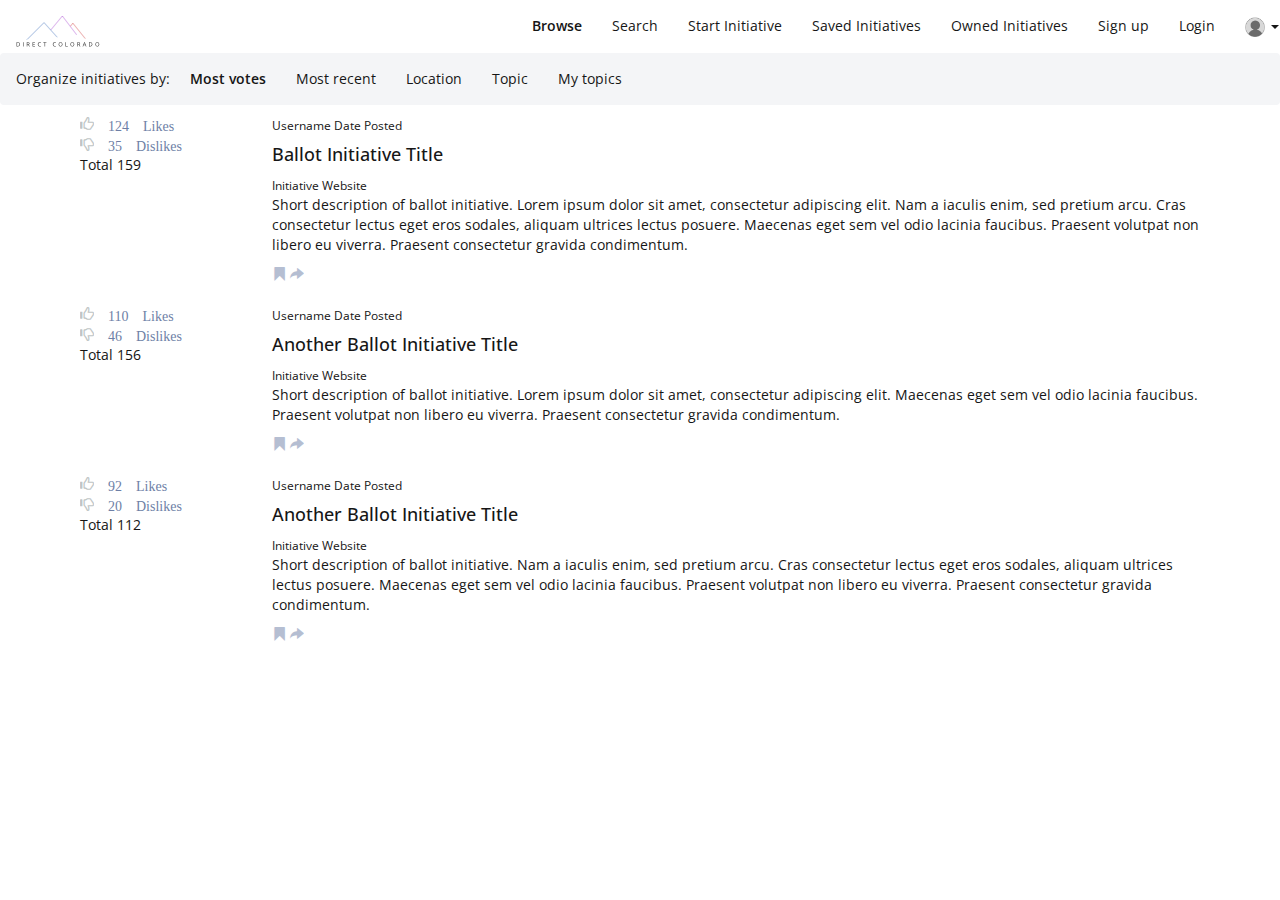
==== commit 54e7a206: "bookmark functionality; started share" ====
--- a/browse.html
+++ b/browse.html
@@ -49,79 +49,9 @@
 		<div class="home-initiative">
 			<div class="row">
 				<div class="col-sm-2">
-					<div>
-						<!-- LikeBtn.com BEGIN 
-<span class="likebtn-wrapper" data-theme="transparent" data-white_label="true" data-identifier="item_1" data-show_like_label="false" data-counter_clickable="true"></span>
-<script>(function(d,e,s){if(d.getElementById("likebtn_wjs"))return;a=d.createElement(e);m=d.getElementsByTagName(e)[0];a.async=1;a.id="likebtn_wjs";a.src=s;m.parentNode.insertBefore(a, m)})(document,"script","//w.likebtn.com/js/w/widget.js");</script>
-<!-- LikeBtn.com END -->
-						<!-- <input 
-						  type="radio" name="emotion" 
-						  id="sad" class="input-hidden" onclick="validate()" />
-						<label for="sad">
-						  <img 
-						    src="img/Like.png" 
-						    alt="I'm sad" />
-						</label>
-
-						<input 
-						  type="radio" name="emotion"
-						  id="happy" class="input-hidden" />
-						<label for="happy">
-						  <img 
-						    src="img/Dislike.png" 
-						    alt="I'm happy" />
-						</label>
-						<ul class="vote">
-							<li class="vote_item">
-								<input class="input-hidden" type="radio" name="vote1" id="upvote1" onclick="validate()">
-								<label class="vote_label vote_label--upvote" for="upvote1">
-									<span class="glyphicon glyphicon-thumbs-up">Upvote</span>
-								</label>
-							</li>
-							<li class="vote_item">
-								<input class="input-hidden" type="radio" name="vote1" id="downvote1" onclick="validate()">
-								<label class="vote_label vote_label--downvote" for="downvote1">
-									<span class="glyphicon glyphicon-thumbs-down">Downvote</span>
-								</label>
-							</li>
-						</ul>
-						<fieldset>
-							
-							<label for="radioa"><input type="radio" name="radio_group" id="radioa">radio a</label>
-							<br>
-							
-							<label for="radiob"><input type="radio" name="radio_group" id="radiob">radio b</label>
-						</fieldset>
-						
-						<ul class="vote">
-							<li class="vote_item">
-								<input class="vote_control" type="radio" name="vote1" id="upvote1">
-								<label class="vote_label vote_label--upvote" for="upvote1">
-									<span class="vote_content">Upvote</span>
-								</label>
-							</li>
-							<li class="vote_item">
-								<input class="vote_control" type="radio" name="vote1" id="downvote1">
-								<label class="vote_label vote_label--downvote" for="downvote1">
-									<span class="vote_content">Downvote</span>
-								</label>
-							</li>
-						</ul>
-					</div> -->
-					 <div>
-						<input type="checkbox" id="checkbox-1" class="thumbs-up sr-only">
-						<label for="checkbox-1" class="thumbs-up-label"> 124 Likes</label>
-						
-					</div>
-
-					<a href="#"><span id="liked" class="glyphicon glyphicon-thumbs-up"></span> </a>
-					<a href="#"><span id="disliked" class="glyphicon glyphicon-thumbs-down"></span></a>
-
-					<div class="radio">
-						<label><span class="glyphicon glyphicon-thumbs-down"></span><input type="radio" name="optradio"> 35 Dislikes</label>
-					</div>
-					<a href="#"><span class="glyphicon glyphicon-thumbs-up" aria-hidden="true"></span><p class="num-likes"> 124 Likes</p></a>
-					<a class="dislike" href="#"><span class="glyphicon glyphicon-thumbs-down"></span><p class="num-likes"> 35 Dislikes</p></a>
+					<a href="#"><span id="liked" class="glyphicon glyphicon-thumbs-up"> 124 Likes</span></a>
+					<br>
+					<a href="#"><span id="disliked" class="glyphicon glyphicon-thumbs-down"> 35 Dislikes</span></a>
 					<p>Total 159</p>
 				</div>
 				<div class="col-sm-10">
@@ -129,15 +59,16 @@
 					<a href="initiative.html"><h4>Ballot Initiative Title</h4></a><a class="initiative-website" href="#"><small>Initiative Website</small></a>
 					<a href="initiative.html"><p>Short description of ballot initiative. Lorem ipsum dolor sit amet, consectetur adipiscing elit. Nam a iaculis enim, sed pretium arcu. Cras consectetur lectus eget eros sodales, aliquam ultrices lectus posuere. Maecenas eget sem vel odio lacinia faucibus. Praesent volutpat non libero eu viverra. Praesent consectetur gravida condimentum.</p></a>
 					<a href="#"><span class="glyphicon glyphicon-bookmark" aria-hidden="true"></span></a>
-					<a href="#"><span class="glyphicon glyphicon-share-alt" aria-hidden="true"></span></a>
+					<a href="#"><span class="glyphicon glyphicon-share-alt" data-toggle="modal" data-target="#sharemodal" aria-hidden="true"></span></a>
 				</div>
 			</div>
 		</div>
 		<div class="home-initiative">
 			<div class="row">
 				<div class="col-sm-2">
-					<a href="#"><span class="glyphicon glyphicon-thumbs-up" aria-hidden="true"></span><p class="num-likes"> 110 Likes</p></a>
-					<a class="dislike" href="#"><span class="glyphicon glyphicon-thumbs-down"></span><p class="num-likes"> 46 Dislikes</p></a>
+					<a href="#"><span id="liked" class="glyphicon glyphicon-thumbs-up"> 110 Likes</span></a>
+					<br>
+					<a href="#"><span id="disliked" class="glyphicon glyphicon-thumbs-down"> 46 Dislikes</span></a>
 					<p>Total 156</p>
 				</div>
 				<div class="col-sm-10">
@@ -152,9 +83,10 @@
 		<div class="home-initiative">
 			<div class="row">
 				<div class="col-sm-2">
-					<a href="#"><span class="glyphicon glyphicon-thumbs-up" aria-hidden="true"></span><p class="num-likes"> 96 Likes</p></a>
-					<a class="dislike" href="#"><span class="glyphicon glyphicon-thumbs-down"></span><p class="num-likes"> 23 Dislikes</p></a>
-					<p>Total 119</p>
+					<a href="#"><span id="liked" class="glyphicon glyphicon-thumbs-up"> 92 Likes</span></a>
+					<br>
+					<a href="#"><span id="disliked" class="glyphicon glyphicon-thumbs-down"> 20 Dislikes</span></a>
+					<p>Total 112</p>
 				</div>
 				<div class="col-sm-10">
 					<small>Username </small><small>Date Posted</small>
@@ -166,114 +98,44 @@
 			</div>
 		</div>
 	</div>
+	<div class="modal fade" id="sharemodal" tabindex="-1" role="dialog" aria-labelledby="ShareModal" aria-hidden="true">
+		<div class="modal-dialog" role="document">
+			<div class="modal-content">
+				<div class="modal-body">
+					<button>Email</button>
+					<button>Tweet</button>
+				</div>
+			</div>
+		</div>
+	</div>
 	<script type="text/javascript">
 	$(".glyphicon").click(function () {
-    var socialButton = $(this).attr('id');
-    //traverse the dom up until I get to this post's text. Get the text from the post
-    var thisPost = $(this).parent().parent().text();
-    //get the user name of the post
-    var user = $(this).parent().parent().parent().text();
-    var obj = $(this);
-
-    if ($(this).hasClass('glyphicon-thumbs-up')) {
-    	obj.toggleClass("tst");
-    
-        if (document.getElementById("disliked").classList.contains('tst')) {
-        	var disliked = document.getElementById("disliked");
-        	$(disliked).removeClass("tst");
-        }
-    }
-    
-    else{
-		obj.toggleClass("tst");
-	
-		if (document.getElementById("liked").classList.contains('tst')) {
-			var liked = document.getElementById("liked");
-			$(liked).removeClass("tst");
-		}
-    } 
-  //   ($((this).hasClass('thumbs-down-checked')) {
-		// obj.toggleClass("tst");
-		//     alert("woot")
-  //   }
-    
-
-
-    // if $('#upvote1').prop('checked', true) {
-    // 	$('#upvote1').prop('checked', false);
-    // }
-    // else {
-
-    // }
-// $(document).ready(function(){ 
-// // function validate() {
-// // 	if(document.getElementById('sad').checked) {
-// // 		alert("checked");
-// // 	}
-// // })
-//     $(function(){
-//                         var allRadios = $('input[type=radio]')
-//                         var radioChecked;
-                        
-//                         var setCurrent = 
-//                                         function(e) {
-//                                             var obj = e.target;
-                             
-//                                             radioChecked = $(obj).attr('checked');
-//                                      }
-                                                
-//                         var setCheck = 
-//                                     function(e) {
-                                        
-//                                         if (e.type == 'keypress' && e.charCode != 32) {
-//                                             return false;
-//                                         }
-                                        
-//                                         var obj = e.target;
-                                        
-//                              if (radioChecked) {
-//                              $(obj).attr('checked', false);
-//                              } else {
-//                              $(obj).attr('checked', true);
-//                              }
-//                                  }    
-                                                 
-//                         $.each(allRadios, function(i, val){        
-//                              var label = $('label[for=' + $(this).attr("id") + ']');
-                             
-//                          $(this).bind('mousedown keydown', function(e){
-//                                 setCurrent(e);
-//                             });
-                            
-//                             label.bind('mousedown keydown', function(e){
-//                                 e.target = $('#' + $(this).attr("for"));
-//                                 setCurrent(e);
-//                             });
-                         
-//                          $(this).bind('click', function(e){
-//                                 setCheck(e);    
-//                             });
-                         
-//                         });
-//             });
-    //$.ajax({
-    //     type: "POST",
-    //     dataType: "json",
-    //     url: "socialbuttons.php",
-    //     data: {
-    //         button: socialButton,
-    //         post: thisPost,
-    //         postAuthor: user
-    //     },
-    //     success: function (data) {
-    //         obj.toggleClass("tst");
-    //         alert("success") //this works
-    //             //$("#liked").toggleClass("tst"); //works, but only on first post
-
-    //     }
-    // })
-
-})
+	    var obj = $(this);
+	    if ($(this).hasClass('glyphicon-thumbs-up')) {
+	    	obj.toggleClass("tst");
+	    
+	        if (document.getElementById("disliked").classList.contains('tst')) {
+	        	var disliked = document.getElementById("disliked");
+	        	$(disliked).removeClass("tst");
+	        }
+	    }
+	    else {
+			obj.toggleClass("tst");
+		
+			if (document.getElementById("liked").classList.contains('tst')) {
+				var liked = document.getElementById("liked");
+				$(liked).removeClass("tst");
+			}
+	    } 
+	})
+	$(".glyphicon-bookmark").click(function () {
+		var obj = $(this);
+		obj.toggleClass("marked");
+	})
+	$(".glyphicon-share-alt").click(function () {
+		var obj = $(this);
+		obj.toggleClass("marked");
+	})
 	</script>
 </body>
 </html>--- a/style.css
+++ b/style.css
@@ -206,6 +206,22 @@
     color: #ff0000; 
     opacity: 1;
 }
+.glyphicon-bookmark:before {
+	content: "\e044";
+	opacity: 0.5;
+}
+.glyphicon-bookmark.marked:before {
+	content: "\e044";
+	opacity: 1;
+}
+.glyphicon-share-alt:before {
+	content: "\e095";
+	opacity: 0.5;
+}
+.glyphicon-share-alt.marked:before {
+	content: "\e095";
+	opacity: 1;
+}
 
 /*=== Browse Page ===*/
 
